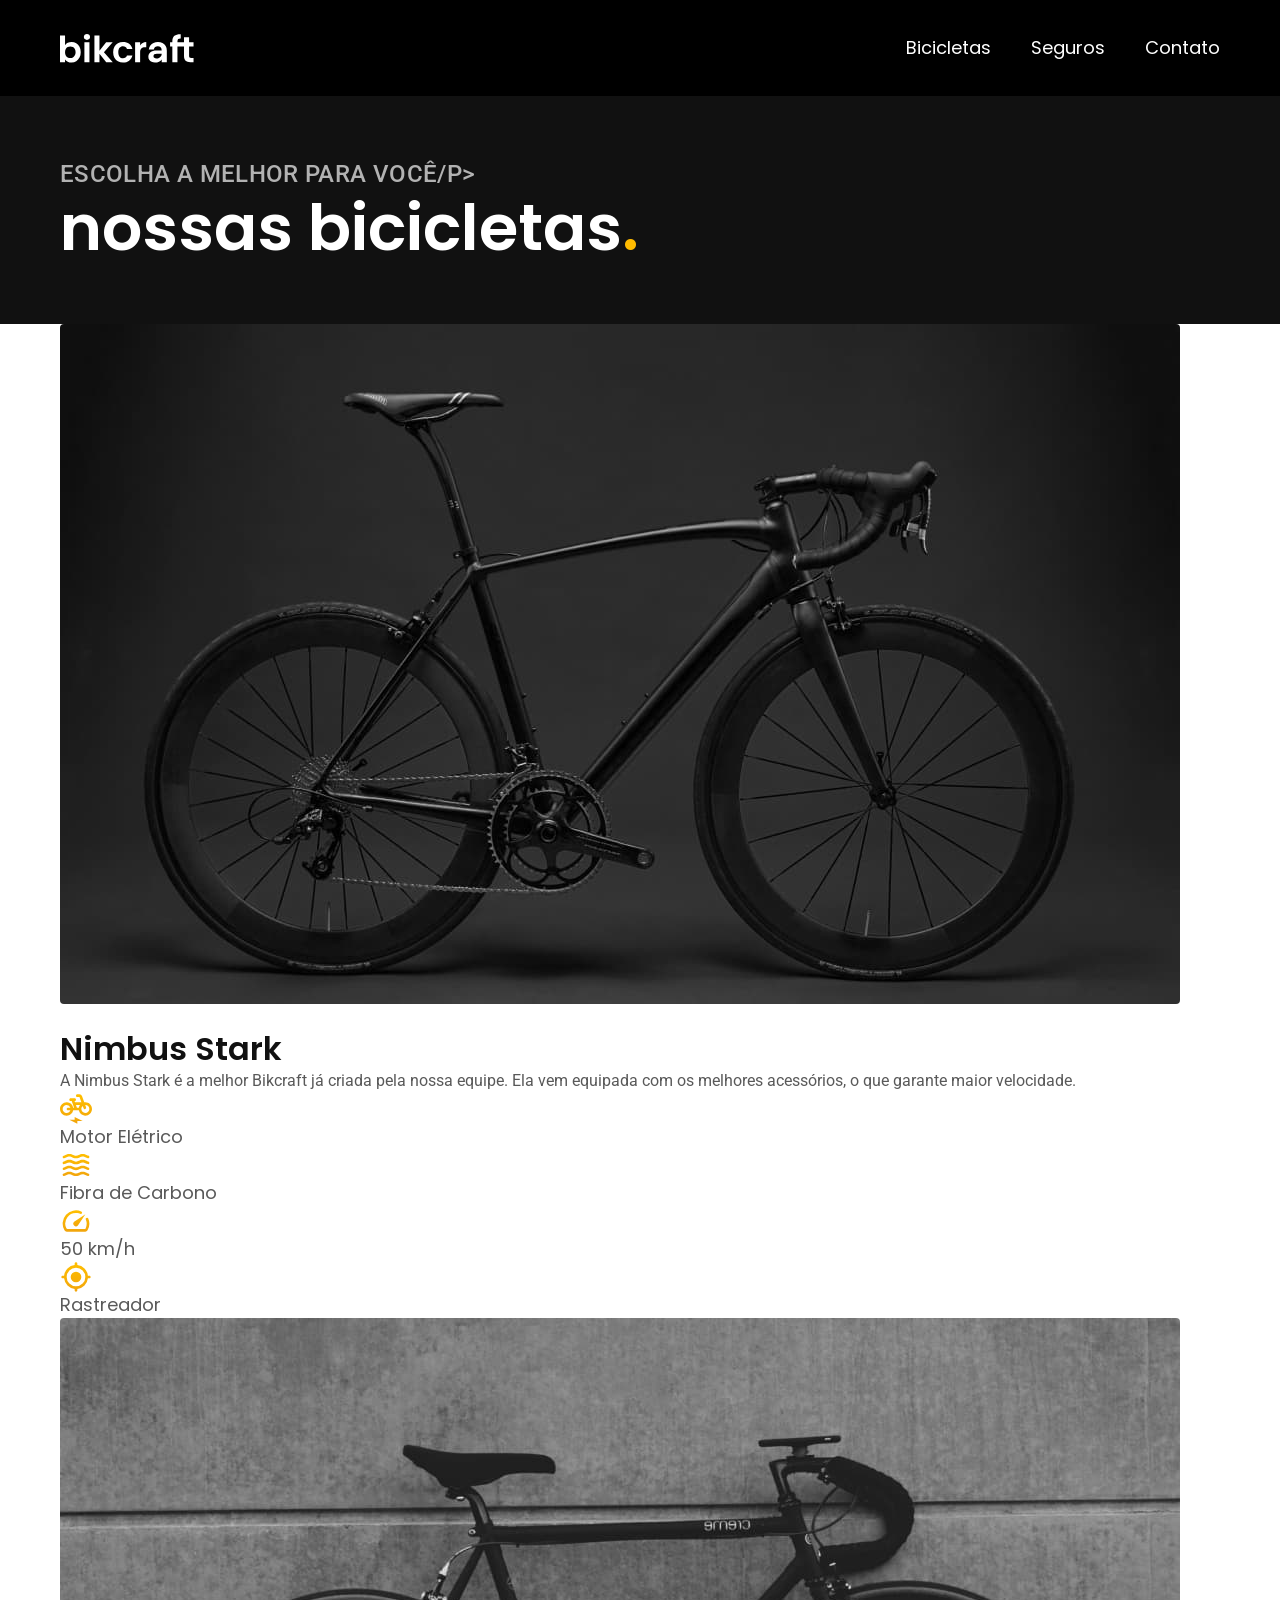
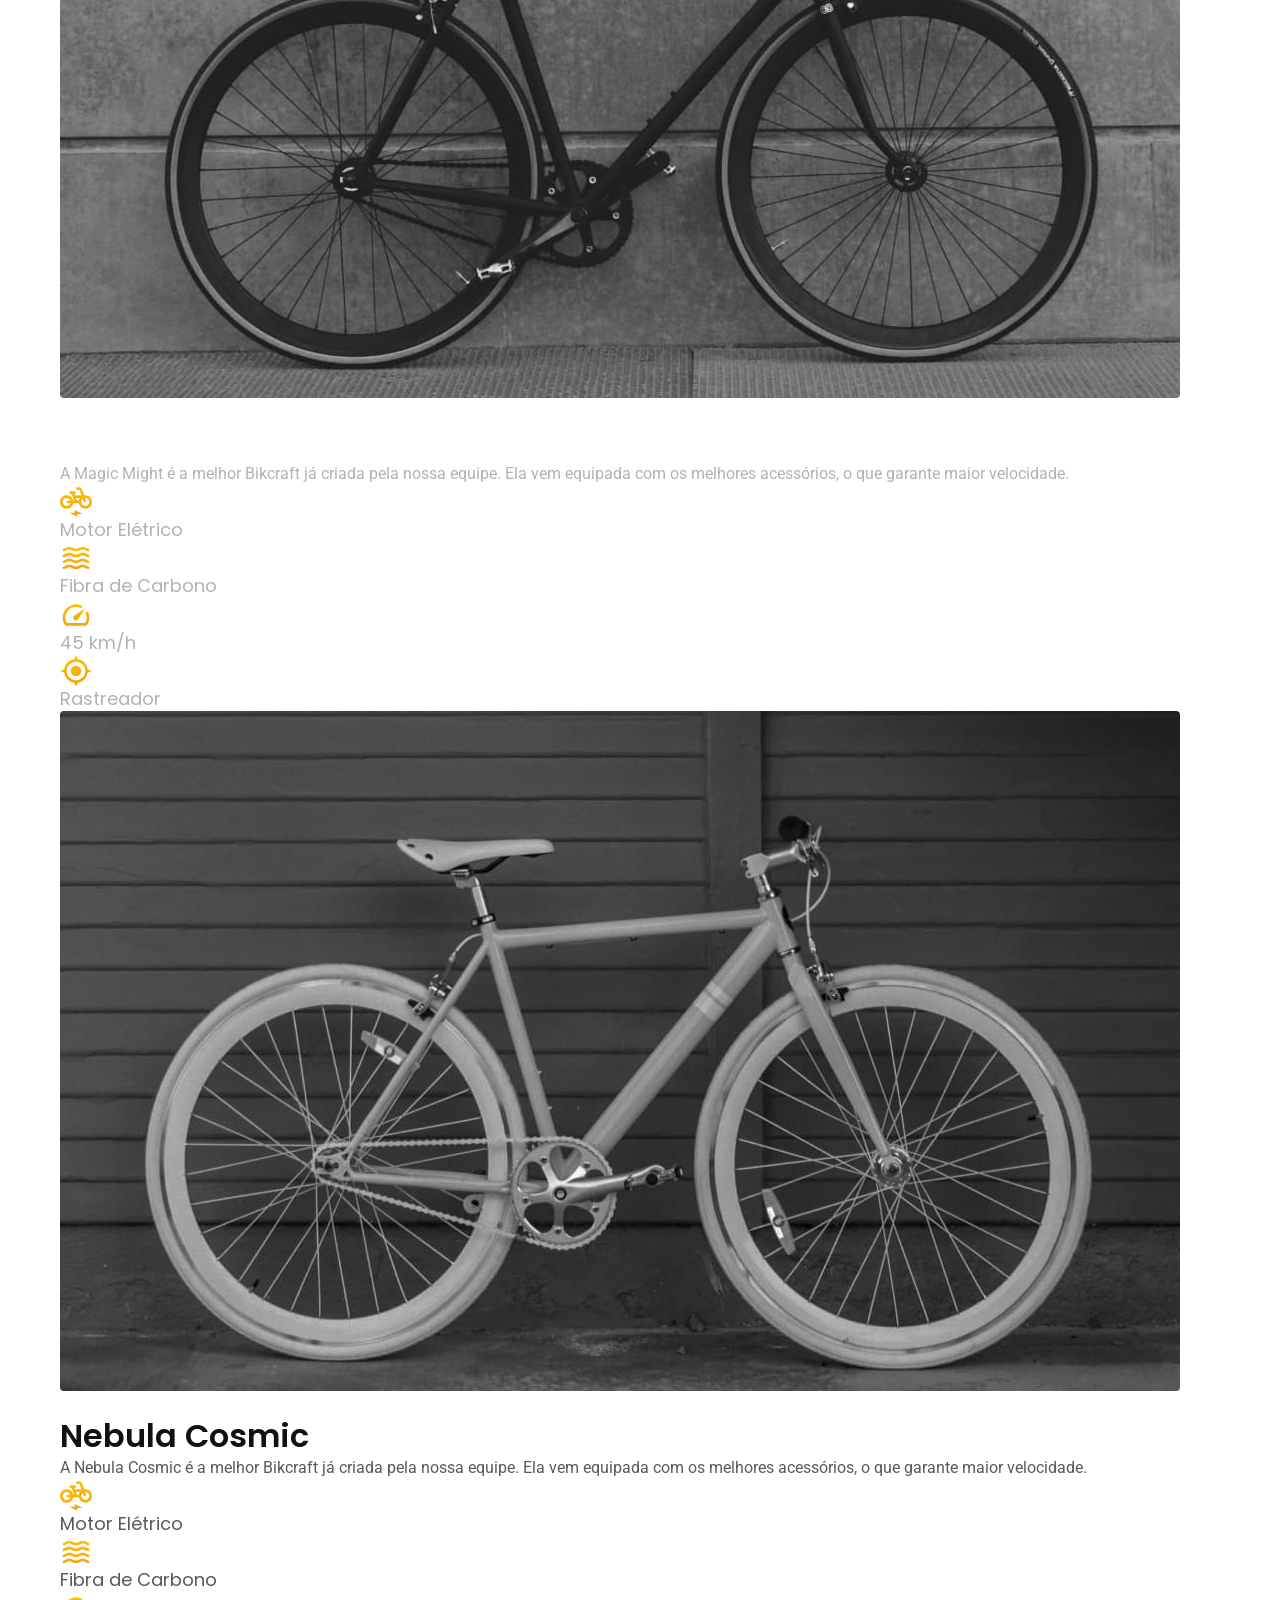
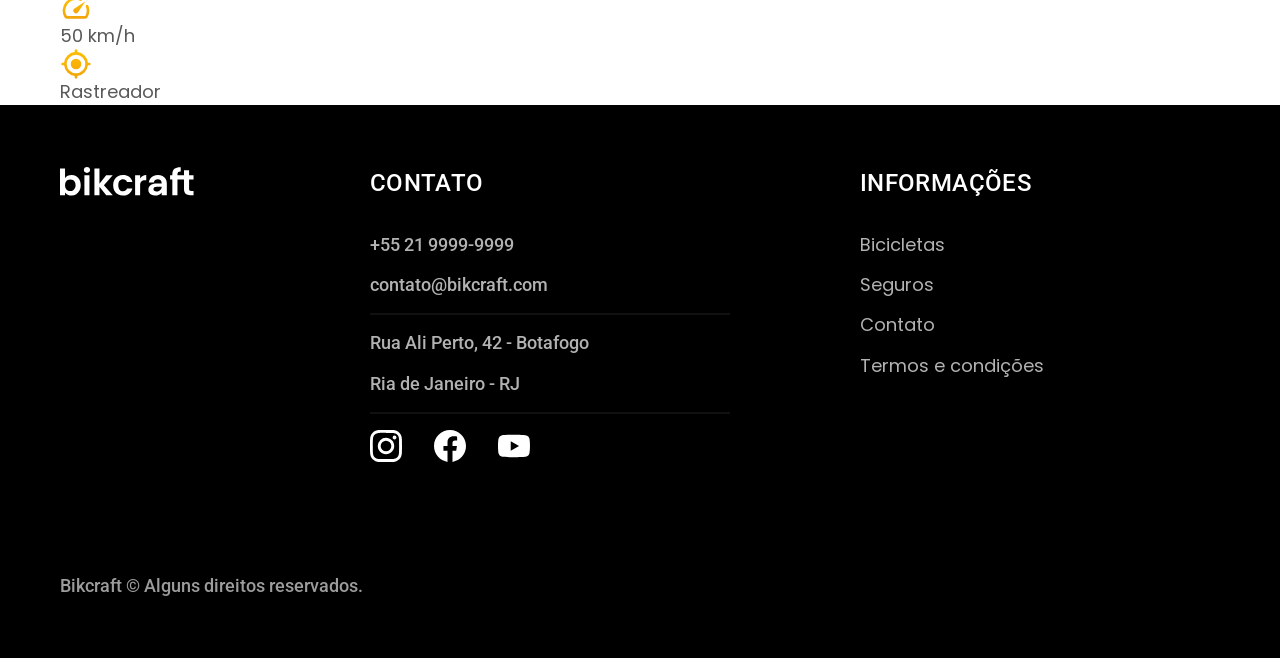
==== bicicletas.html @ b9709253 "bicicletas-começo" ====
<!DOCTYPE html>
<html lang="pt-br">
<header>
  <meta charset="UTF-8">
  <meta name="viewport" content="width=device-width, initial-scale=1.0">

  <title>Bicicletas / Bikcraft</title>
  <meta name="description" content="Termos e Condições.">

  <link rel="stylesheet" href="./css/style.css">

  <link rel="preconnect" href="https://fonts.googleapis.com">
  <link rel="preconnect" href="https://fonts.gstatic.com" crossorigin>
  <link href="https://fonts.googleapis.com/css2?family=Merriweather:ital,opsz,wght@0,18..144,300..900;1,18..144,300..900&family=Poppins:wght@400;600&family=Roboto:ital,wght@0,100..900;1,100..900&display=swap" rel="stylesheet">
</header>

<body id="bicicletas">
  <header class="header-bg">
    <div class="header container">
      <a href="./">
        <img src="./img/bikcraft.svg" alt="Bikcraft">
      </a>

      <nav aria-label="primaria">
        <ul class="header-menu font-1-m cor-0">
          <li><a href="./bicicletas.html">Bicicletas</a></li>
          <li><a href="./seguros.html">Seguros</a></li>
          <li><a href="./contato.html">Contato</a></li>
        </ul>
      </nav>
    </div>
  </header>

  <main>
    <div class="titulo-bg">
      <div class="tilulo container">
        <p class="font-2-l-b cor-5">Escolha a melhor para você/p>
        <h1 class="font-1-xxl cor-0">nossas bicicletas<span class="cor-p1">.</span></h1>
      </div>
    </div>

    <div class="bicicletas-bg">
      <div class="bicicletas container">
        <div class="bicicletas-imagem">
          <img src="./img/bicicletas/nimbus.jpg" alt="Bicicleta preta">
          <span class="font-2-m cor-0"> R$ 4999</span>
        </div>
        <div class="bicicletas-conteudo">
          <h2 class="font-1-xl">Nimbus Stark</h2>
          <p class="font-2-s cor-8">A Nimbus Stark é a melhor Bikcraft já criada pela nossa equipe. Ela vem equipada com os melhores acessórios, o que garante maior velocidade.</p>
          <ul class="font-1-m cor-8">
            <li>
              <img src="./img/icones/eletrica.svg" alt="">
              Motor Elétrico
            </li>
            <li>
              <img src="./img/icones/carbono.svg" alt="">
              Fibra de Carbono
            </li>
            <li>
              <img src="./img/icones/velocidade.svg" alt="">
              50 km/h
            </li>
            <li>
              <img src="./img/icones/rastreador.svg" alt="">
              Rastreador
            </li>
          </ul>
        </div>
      </div>
    </div>

    <div class="bicicletas-bg">
      <div class="bicicletas container">
        <div class="bicicletas-imagem">
          <img src="./img/bicicletas/magic.jpg" alt="Bicicleta preta">
          <span class="font-2-m cor-0"> R$ 2499</span>
        </div>
        <div class="bicicletas-conteudo">
          <h2 class="font-1-xl cor-0">Magic Might</h2>
          <p class="font-2-s cor-5">A Magic Might é a melhor Bikcraft já criada pela nossa equipe. Ela vem equipada com os melhores acessórios, o que garante maior velocidade.</p>
          <ul class="font-1-m cor-5">
            <li>
              <img src="./img/icones/eletrica.svg" alt="">
              Motor Elétrico
            </li>
            <li>
              <img src="./img/icones/carbono.svg" alt="">
              Fibra de Carbono
            </li>
            <li>
              <img src="./img/icones/velocidade.svg" alt="">
              45 km/h
            </li>
            <li>
              <img src="./img/icones/rastreador.svg" alt="">
              Rastreador
            </li>
          </ul>
        </div>
      </div>
    </div>

    <div class="bicicletas-bg">
      <div class="bicicletas container">
        <div class="bicicletas-imagem">
          <img src="./img/bicicletas/nebula.jpg" alt="Bicicleta preta">
          <span class="font-2-m cor-0"> R$ 3999</span>
        </div>
        <div class="bicicletas-conteudo">
          <h2 class="font-1-xl">Nebula Cosmic</h2>
          <p class="font-2-s cor-8">A Nebula Cosmic é a melhor Bikcraft já criada pela nossa equipe. Ela vem equipada com os melhores acessórios, o que garante maior velocidade.</p>
          <ul class="font-1-m cor-8">
            <li>
              <img src="./img/icones/eletrica.svg" alt="">
              Motor Elétrico
            </li>
            <li>
              <img src="./img/icones/carbono.svg" alt="">
              Fibra de Carbono
            </li>
            <li>
              <img src="./img/icones/velocidade.svg" alt="">
              50 km/h
            </li>
            <li>
              <img src="./img/icones/rastreador.svg" alt="">
              Rastreador
            </li>
          </ul>
        </div>
      </div>
    </div>

  </main>

  <footer class="footer-bg">
    <div class="footer container">
      <img src="./img/bikcraft.svg" alt="Bikcraft">
      <div class="footer-contato">
        <h3 class="font-2-l-b cor-0">Contato</h3>
        <ul class="cor-5 font-2-m">
          <li><a href="tel:+552199999999">+55 21 9999-9999</a></li>
          <li><a href="mailto:contato@bikcraft.com">contato@bikcraft.com</a></li>
          <li>Rua Ali Perto, 42 - Botafogo</li>
          <li>Ria de Janeiro - RJ</li>
          <ul class="footer-redes">
            <a href="">
              <img src="./img/redes/instagram.svg" alt="alt=" Instagram"">
            </a>
            <a href="">
              <img src="./img/redes/facebook.svg" alt="Facebook">
            </a>
            <a href="">
              <img src="./img/redes/youtube.svg" alt="Youtube">
            </a>
          </ul>
        </ul>
      </div>
      <div class="footer-informacoes">
        <h3 class="font-2-l-b cor-0">Informações</h3>
        <nav>
          <ul class="font-1-m cor-5">
            <li><a href="./bicicletas.html">Bicicletas</a></li>
            <li><a href="./seguros.html">Seguros</a></li>
            <li><a href="./contato.html">Contato</a></li>
            <li><a href="./termos.html">Termos e condições</a></li>
          </ul>
        </nav>
      </div>
      <p class="footer-copy font-2-m cor-6">Bikcraft © Alguns direitos reservados.</p>
    </div>
  </footer>
</body>

</html>
---- css/style.css ----
@import url("./global/global.css");
@import url("./utilidades/tipografia.css");
@import url("./utilidades/cores.css");

@import url("./global/header.css");
@import url("./global/footer.css");

/* Utilidades */
@import url("./utilidades/componentes.css");

/* Home */
@import url("./home/introducao.css");
@import url("./home/tecnologia.css");
@import url("./home/parceiros.css");
@import url("./home/depoimento.css");

/* Bicicletas */
@import url("./bicicletas/bicicletas-lista.css");
@import url("./bicicletas/bicicletas.css");

/* Seguros */
@import url("./seguros/seguros.css");

/* termos */
@import url("./termos/termos.css");
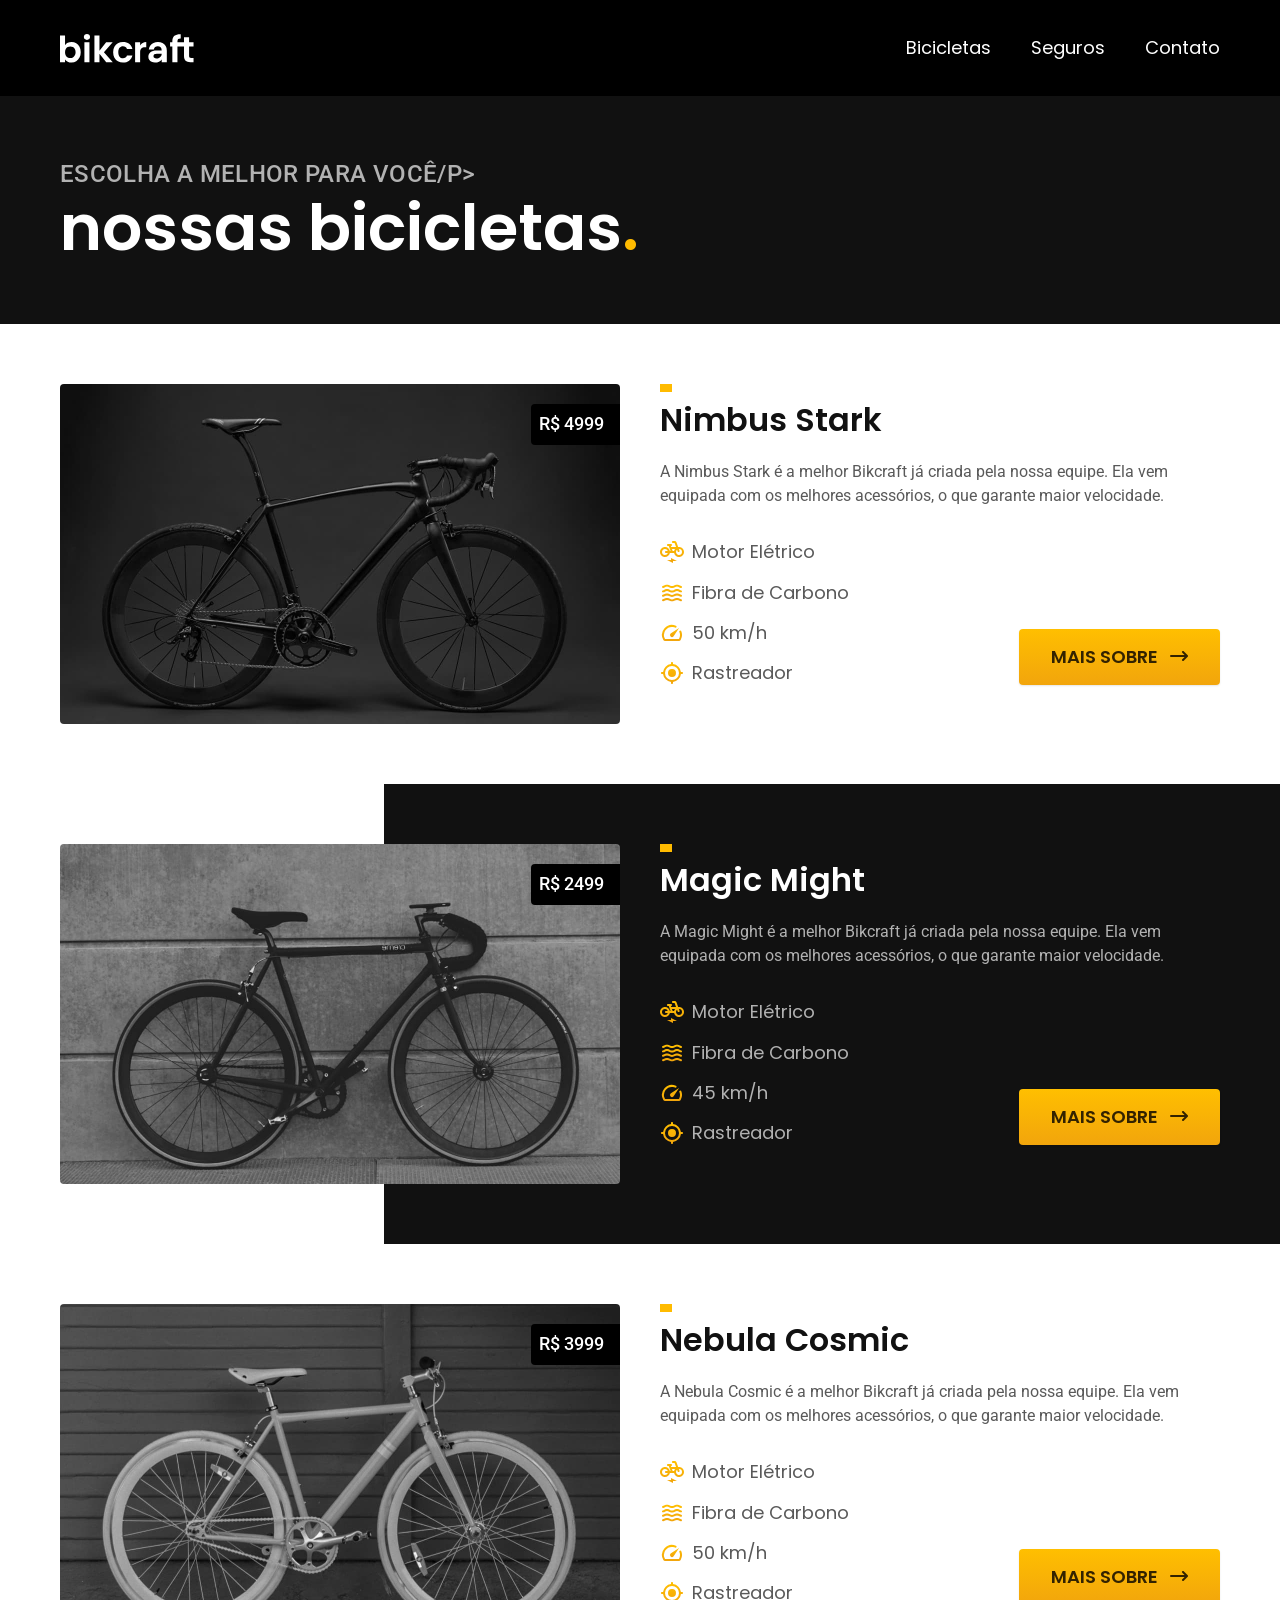
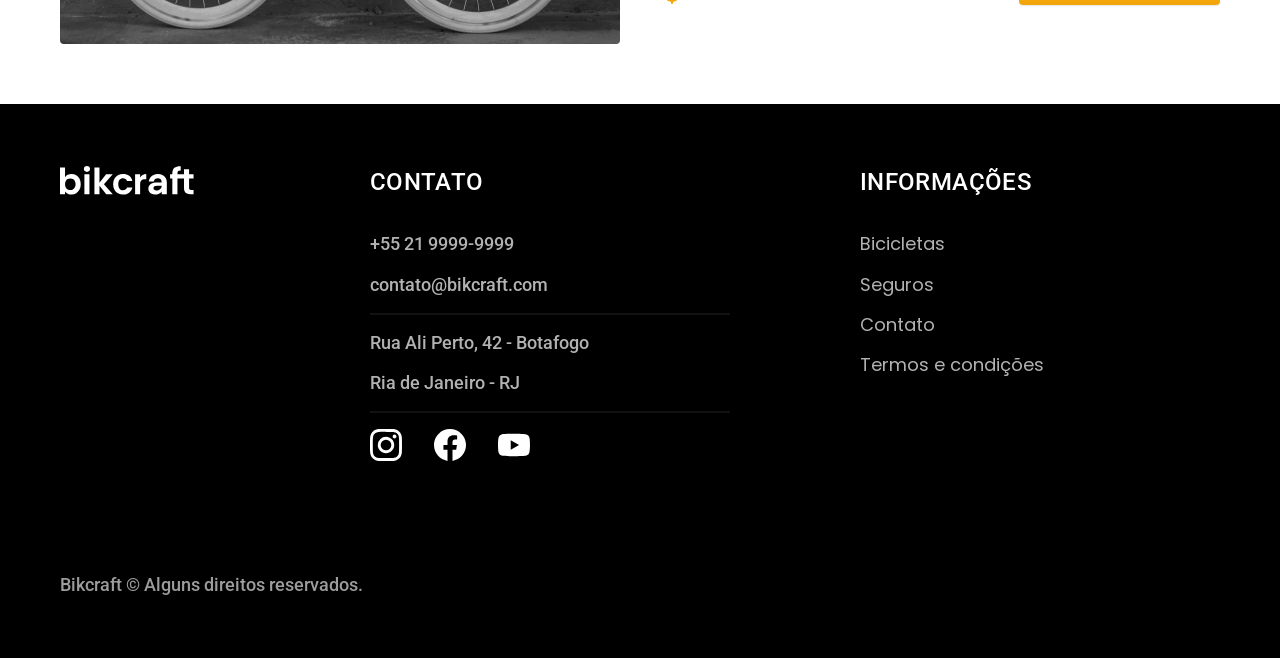
==== commit 6c1ce2fd: "bicicletas-final" ====
--- a/bicicletas.html
+++ b/bicicletas.html
@@ -39,36 +39,37 @@
       </div>
     </div>
 
-    <div class="bicicletas-bg">
-      <div class="bicicletas container">
-        <div class="bicicletas-imagem">
-          <img src="./img/bicicletas/nimbus.jpg" alt="Bicicleta preta">
-          <span class="font-2-m cor-0"> R$ 4999</span>
-        </div>
-        <div class="bicicletas-conteudo">
-          <h2 class="font-1-xl">Nimbus Stark</h2>
-          <p class="font-2-s cor-8">A Nimbus Stark é a melhor Bikcraft já criada pela nossa equipe. Ela vem equipada com os melhores acessórios, o que garante maior velocidade.</p>
-          <ul class="font-1-m cor-8">
-            <li>
-              <img src="./img/icones/eletrica.svg" alt="">
-              Motor Elétrico
-            </li>
-            <li>
-              <img src="./img/icones/carbono.svg" alt="">
-              Fibra de Carbono
-            </li>
-            <li>
-              <img src="./img/icones/velocidade.svg" alt="">
-              50 km/h
-            </li>
-            <li>
-              <img src="./img/icones/rastreador.svg" alt="">
-              Rastreador
-            </li>
-          </ul>
-        </div>
+
+    <div class="bicicletas container">
+      <div class="bicicletas-imagem">
+        <img src="./img/bicicletas/nimbus.jpg" alt="Bicicleta preta">
+        <span class="font-2-m cor-0"> R$ 4999</span>
+      </div>
+      <div class="bicicletas-conteudo">
+        <h2 class="font-1-xl">Nimbus Stark</h2>
+        <p class="font-2-s cor-8">A Nimbus Stark é a melhor Bikcraft já criada pela nossa equipe. Ela vem equipada com os melhores acessórios, o que garante maior velocidade.</p>
+        <ul class="font-1-m cor-8">
+          <li>
+            <img src="./img/icones/eletrica.svg" alt="">
+            Motor Elétrico
+          </li>
+          <li>
+            <img src="./img/icones/carbono.svg" alt="">
+            Fibra de Carbono
+          </li>
+          <li>
+            <img src="./img/icones/velocidade.svg" alt="">
+            50 km/h
+          </li>
+          <li>
+            <img src="./img/icones/rastreador.svg" alt="">
+            Rastreador
+          </li>
+        </ul>
+        <a class="botao seta" href="./bicicletas/nimbus.html">Mais Sobre</a>
       </div>
     </div>
+
 
     <div class="bicicletas-bg">
       <div class="bicicletas container">
@@ -97,40 +98,42 @@
               Rastreador
             </li>
           </ul>
+          <a class="botao seta" href="./bicicletas/magic.html">Mais Sobre</a>
         </div>
       </div>
     </div>
 
-    <div class="bicicletas-bg">
-      <div class="bicicletas container">
-        <div class="bicicletas-imagem">
-          <img src="./img/bicicletas/nebula.jpg" alt="Bicicleta preta">
-          <span class="font-2-m cor-0"> R$ 3999</span>
-        </div>
-        <div class="bicicletas-conteudo">
-          <h2 class="font-1-xl">Nebula Cosmic</h2>
-          <p class="font-2-s cor-8">A Nebula Cosmic é a melhor Bikcraft já criada pela nossa equipe. Ela vem equipada com os melhores acessórios, o que garante maior velocidade.</p>
-          <ul class="font-1-m cor-8">
-            <li>
-              <img src="./img/icones/eletrica.svg" alt="">
-              Motor Elétrico
-            </li>
-            <li>
-              <img src="./img/icones/carbono.svg" alt="">
-              Fibra de Carbono
-            </li>
-            <li>
-              <img src="./img/icones/velocidade.svg" alt="">
-              50 km/h
-            </li>
-            <li>
-              <img src="./img/icones/rastreador.svg" alt="">
-              Rastreador
-            </li>
-          </ul>
-        </div>
+
+    <div class="bicicletas container">
+      <div class="bicicletas-imagem">
+        <img src="./img/bicicletas/nebula.jpg" alt="Bicicleta preta">
+        <span class="font-2-m cor-0"> R$ 3999</span>
+      </div>
+      <div class="bicicletas-conteudo">
+        <h2 class="font-1-xl">Nebula Cosmic</h2>
+        <p class="font-2-s cor-8">A Nebula Cosmic é a melhor Bikcraft já criada pela nossa equipe. Ela vem equipada com os melhores acessórios, o que garante maior velocidade.</p>
+        <ul class="font-1-m cor-8">
+          <li>
+            <img src="./img/icones/eletrica.svg" alt="">
+            Motor Elétrico
+          </li>
+          <li>
+            <img src="./img/icones/carbono.svg" alt="">
+            Fibra de Carbono
+          </li>
+          <li>
+            <img src="./img/icones/velocidade.svg" alt="">
+            50 km/h
+          </li>
+          <li>
+            <img src="./img/icones/rastreador.svg" alt="">
+            Rastreador
+          </li>
+        </ul>
+        <a class="botao seta" href="./bicicletas/nebula.html">Mais Sobre</a>
       </div>
     </div>
+
 
   </main>
 
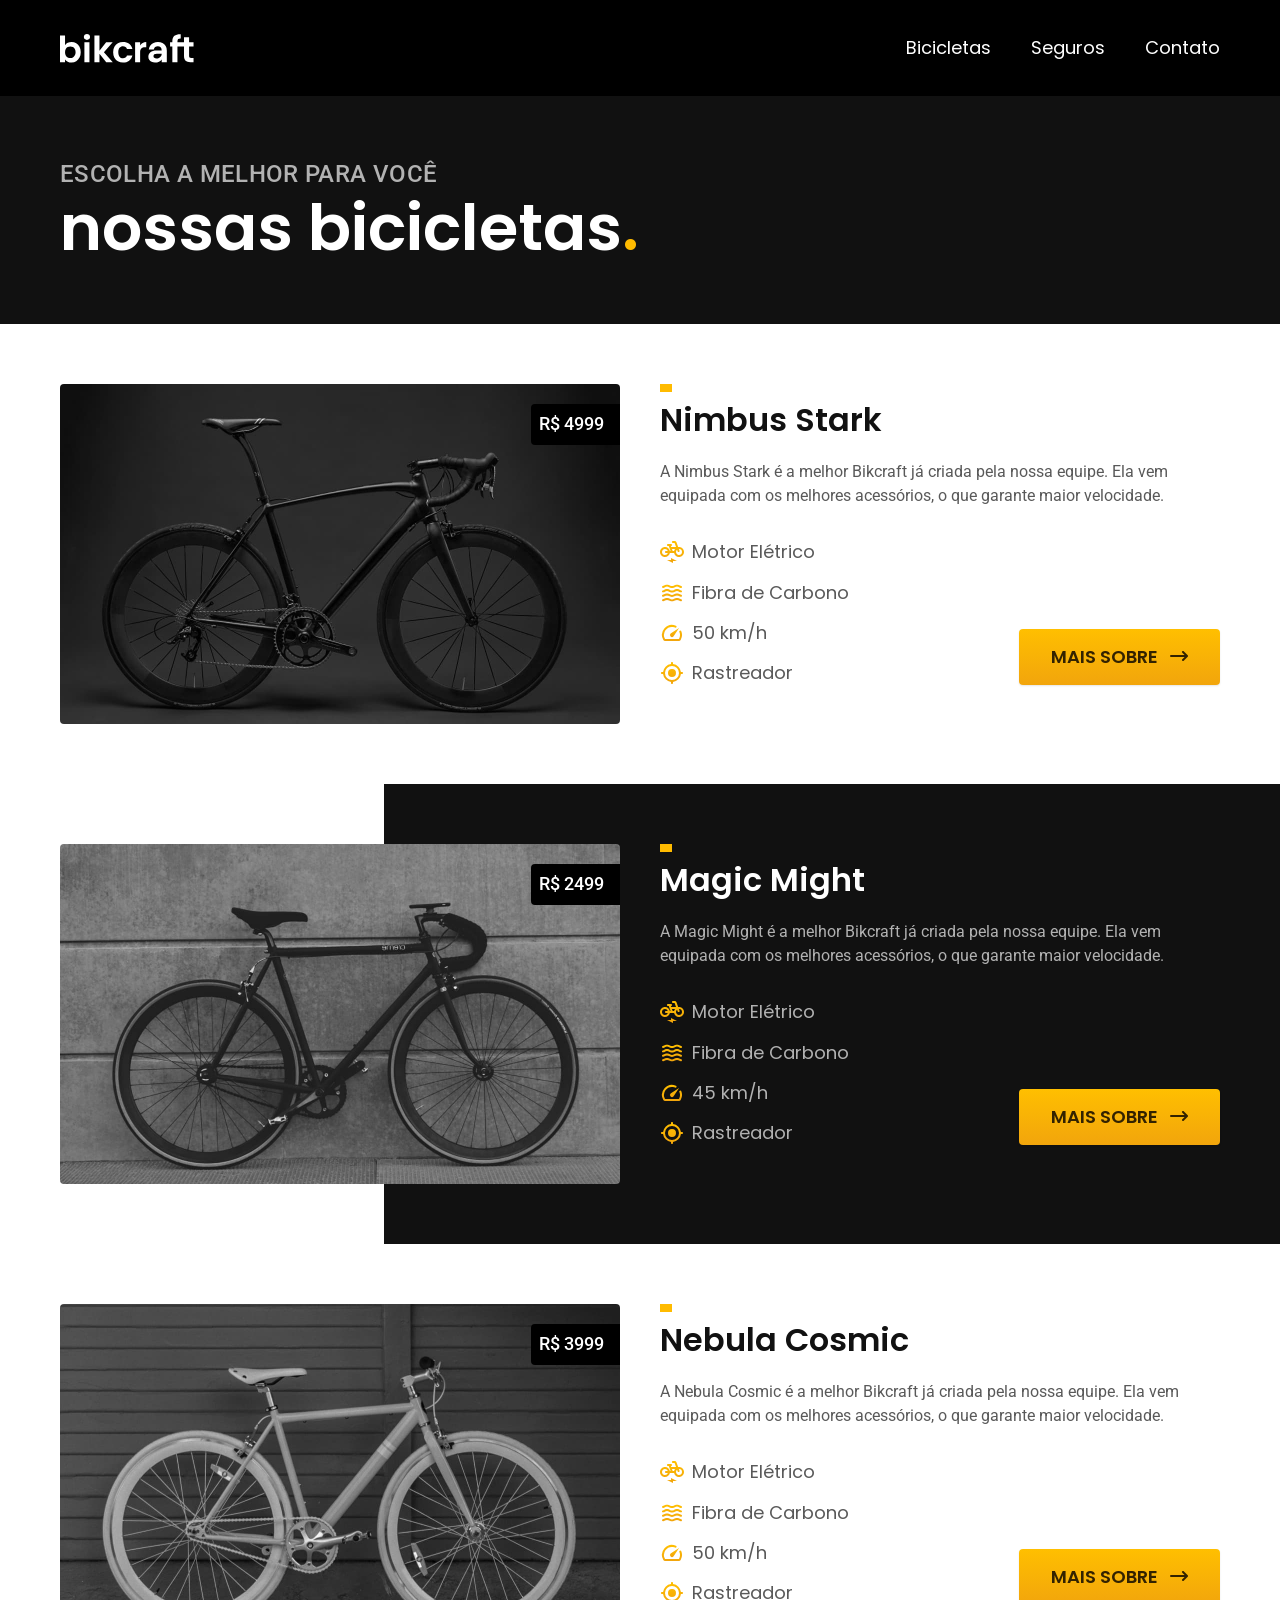
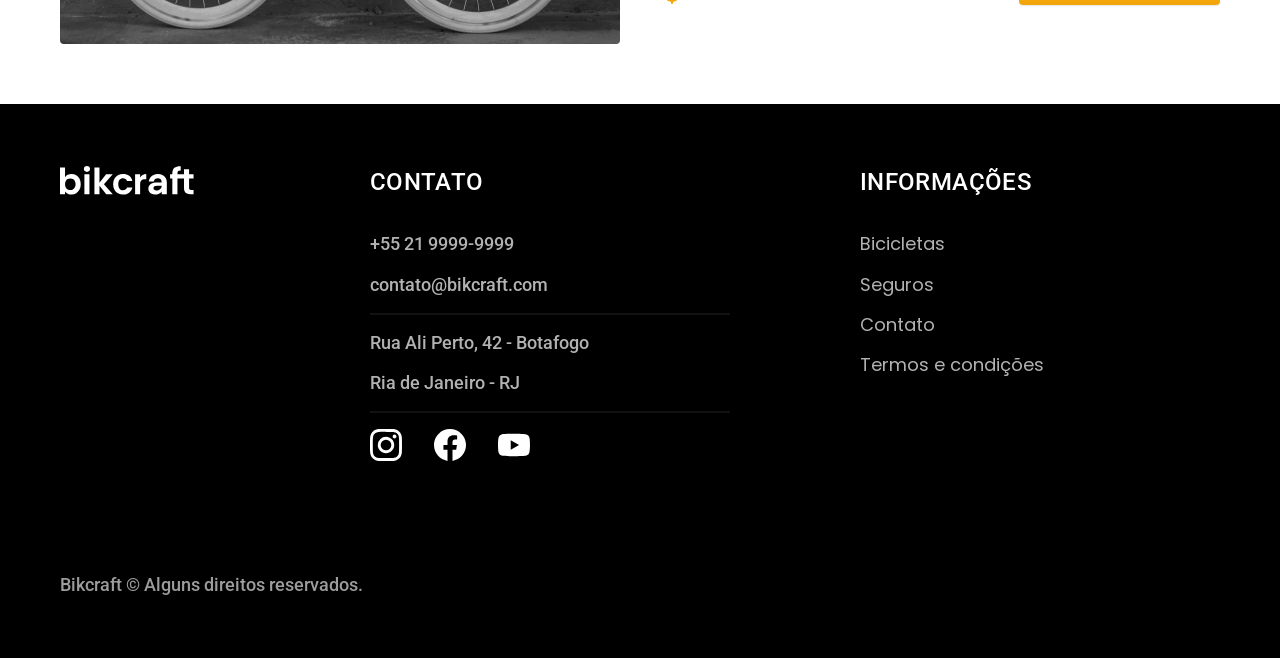
==== commit c4c5429c: "correção-header" ====
--- a/bicicletas.html
+++ b/bicicletas.html
@@ -34,7 +34,7 @@
   <main>
     <div class="titulo-bg">
       <div class="tilulo container">
-        <p class="font-2-l-b cor-5">Escolha a melhor para você/p>
+        <p class="font-2-l-b cor-5">Escolha a melhor para você</p>
         <h1 class="font-1-xxl cor-0">nossas bicicletas<span class="cor-p1">.</span></h1>
       </div>
     </div>
--- a/css/style.css
+++ b/css/style.css
@@ -20,6 +20,8 @@
 
 /* Seguros */
 @import url("./seguros/seguros.css");
+@import url("./seguros/perguntas.css");
+@import url("./seguros/vantagens.css");
 
 /* termos */
 @import url("./termos/termos.css");
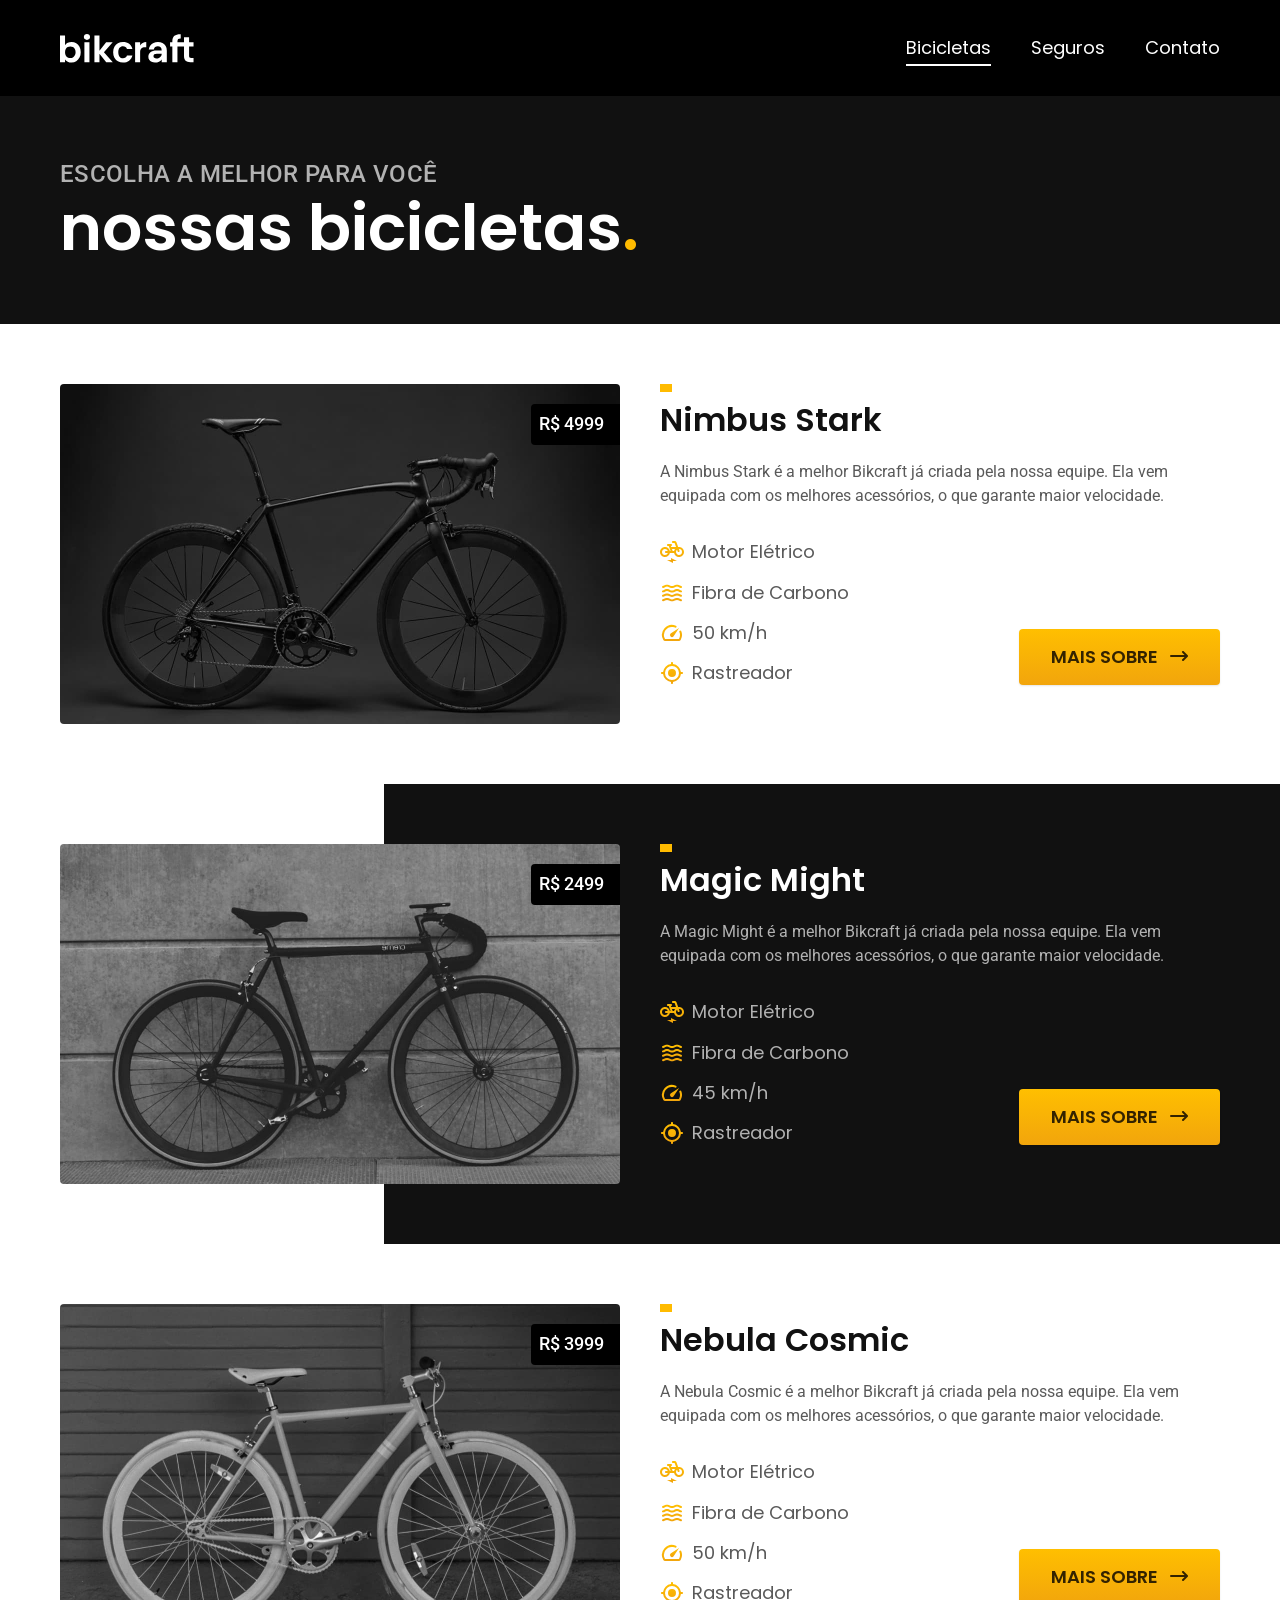
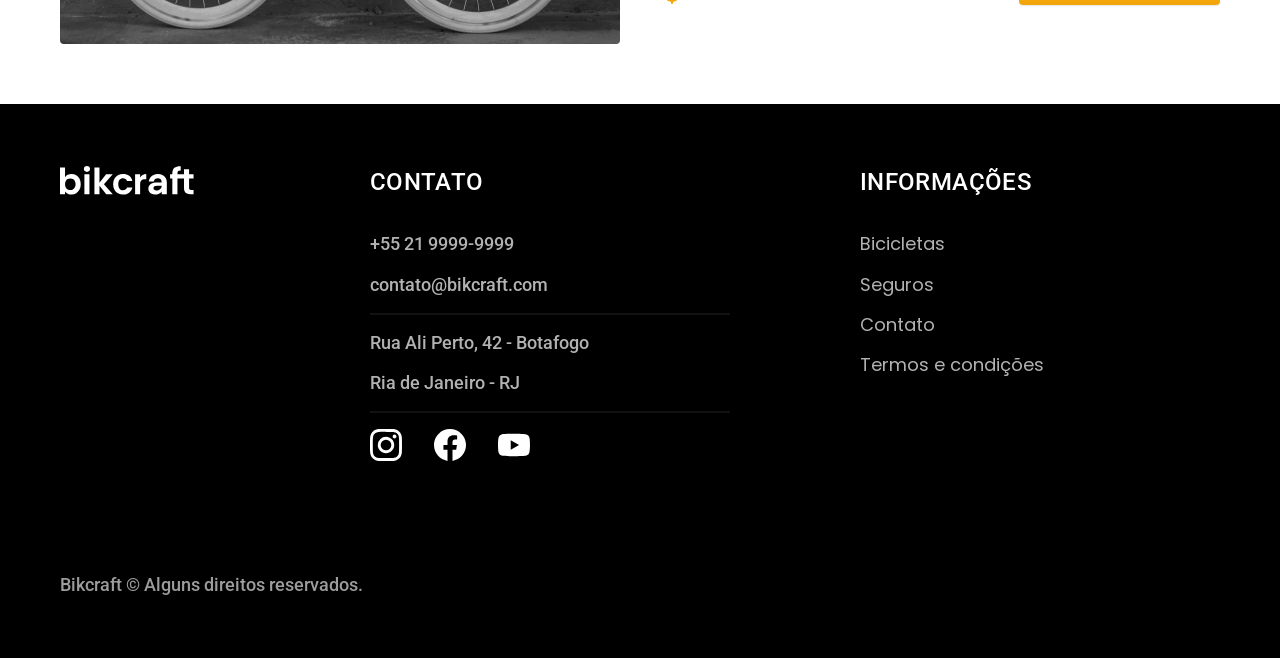
==== commit 49409d1c: "menu" ====
--- a/bicicletas.html
+++ b/bicicletas.html
@@ -7,6 +7,7 @@
   <title>Bicicletas / Bikcraft</title>
   <meta name="description" content="Termos e Condições.">
 
+  <link rel="preload" href="./css/style.css" as="style">
   <link rel="stylesheet" href="./css/style.css">
 
   <link rel="preconnect" href="https://fonts.googleapis.com">
@@ -42,7 +43,7 @@
 
     <div class="bicicletas container">
       <div class="bicicletas-imagem">
-        <img src="./img/bicicletas/nimbus.jpg" alt="Bicicleta preta">
+        <img src="./img/bicicletas/nimbus.jpg" alt="Bicicleta preta" width="1120" height="680">
         <span class="font-2-m cor-0"> R$ 4999</span>
       </div>
       <div class="bicicletas-conteudo">
@@ -50,19 +51,19 @@
         <p class="font-2-s cor-8">A Nimbus Stark é a melhor Bikcraft já criada pela nossa equipe. Ela vem equipada com os melhores acessórios, o que garante maior velocidade.</p>
         <ul class="font-1-m cor-8">
           <li>
-            <img src="./img/icones/eletrica.svg" alt="">
+            <img src="./img/icones/eletrica.svg" alt="" width="32" height="32">
             Motor Elétrico
           </li>
           <li>
-            <img src="./img/icones/carbono.svg" alt="">
+            <img src="./img/icones/carbono.svg" alt="" width="32" height="32">
             Fibra de Carbono
           </li>
           <li>
-            <img src="./img/icones/velocidade.svg" alt="">
+            <img src="./img/icones/velocidade.svg" alt="" width="32" height="32">
             50 km/h
           </li>
           <li>
-            <img src="./img/icones/rastreador.svg" alt="">
+            <img src="./img/icones/rastreador.svg" alt="" width="32" height="32">
             Rastreador
           </li>
         </ul>
@@ -74,7 +75,7 @@
     <div class="bicicletas-bg">
       <div class="bicicletas container">
         <div class="bicicletas-imagem">
-          <img src="./img/bicicletas/magic.jpg" alt="Bicicleta preta">
+          <img src="./img/bicicletas/magic.jpg" alt="Bicicleta preta" width="1120" height="680">
           <span class="font-2-m cor-0"> R$ 2499</span>
         </div>
         <div class="bicicletas-conteudo">
@@ -82,19 +83,19 @@
           <p class="font-2-s cor-5">A Magic Might é a melhor Bikcraft já criada pela nossa equipe. Ela vem equipada com os melhores acessórios, o que garante maior velocidade.</p>
           <ul class="font-1-m cor-5">
             <li>
-              <img src="./img/icones/eletrica.svg" alt="">
+              <img src="./img/icones/eletrica.svg" alt="" width="32" height="32">
               Motor Elétrico
             </li>
             <li>
-              <img src="./img/icones/carbono.svg" alt="">
+              <img src="./img/icones/carbono.svg" alt="" width="32" height="32">
               Fibra de Carbono
             </li>
             <li>
-              <img src="./img/icones/velocidade.svg" alt="">
+              <img src="./img/icones/velocidade.svg" alt="" width="32" height="32">
               45 km/h
             </li>
             <li>
-              <img src="./img/icones/rastreador.svg" alt="">
+              <img src="./img/icones/rastreador.svg" alt="" width="32" height="32">
               Rastreador
             </li>
           </ul>
@@ -106,7 +107,7 @@
 
     <div class="bicicletas container">
       <div class="bicicletas-imagem">
-        <img src="./img/bicicletas/nebula.jpg" alt="Bicicleta preta">
+        <img src="./img/bicicletas/nebula.jpg" alt="Bicicleta preta" width="1120" height="680">
         <span class="font-2-m cor-0"> R$ 3999</span>
       </div>
       <div class="bicicletas-conteudo">
@@ -114,19 +115,19 @@
         <p class="font-2-s cor-8">A Nebula Cosmic é a melhor Bikcraft já criada pela nossa equipe. Ela vem equipada com os melhores acessórios, o que garante maior velocidade.</p>
         <ul class="font-1-m cor-8">
           <li>
-            <img src="./img/icones/eletrica.svg" alt="">
+            <img src="./img/icones/eletrica.svg" alt="" width="32" height="32">
             Motor Elétrico
           </li>
           <li>
-            <img src="./img/icones/carbono.svg" alt="">
+            <img src="./img/icones/carbono.svg" alt="" width="32" height="32">
             Fibra de Carbono
           </li>
           <li>
-            <img src="./img/icones/velocidade.svg" alt="">
+            <img src="./img/icones/velocidade.svg" alt="" width="32" height="32">
             50 km/h
           </li>
           <li>
-            <img src="./img/icones/rastreador.svg" alt="">
+            <img src="./img/icones/rastreador.svg" alt="" width="32" height="32">
             Rastreador
           </li>
         </ul>
@@ -139,7 +140,7 @@
 
   <footer class="footer-bg">
     <div class="footer container">
-      <img src="./img/bikcraft.svg" alt="Bikcraft">
+      <img src="./img/bikcraft.svg" width="136" height="32" alt="Bikcraft">
       <div class="footer-contato">
         <h3 class="font-2-l-b cor-0">Contato</h3>
         <ul class="cor-5 font-2-m">
@@ -149,13 +150,13 @@
           <li>Ria de Janeiro - RJ</li>
           <ul class="footer-redes">
             <a href="">
-              <img src="./img/redes/instagram.svg" alt="alt=" Instagram"">
+              <img src="./img/redes/instagram.svg" width="32" height="32" alt="alt=" Instagram"">
             </a>
             <a href="">
-              <img src="./img/redes/facebook.svg" alt="Facebook">
+              <img src="./img/redes/facebook.svg" width="32" height="32" alt="Facebook">
             </a>
             <a href="">
-              <img src="./img/redes/youtube.svg" alt="Youtube">
+              <img src="./img/redes/youtube.svg" width="32" height="32" alt="Youtube">
             </a>
           </ul>
         </ul>
@@ -174,6 +175,7 @@
       <p class="footer-copy font-2-m cor-6">Bikcraft © Alguns direitos reservados.</p>
     </div>
   </footer>
+  <script src="./js/script.js"></script>
 </body>
 
 </html>
--- a/css/style.css
+++ b/css/style.css
@@ -7,6 +7,7 @@
 
 /* Utilidades */
 @import url("./utilidades/componentes.css");
+@import url("./utilidades/formulario.css");
 
 /* Home */
 @import url("./home/introducao.css");
@@ -18,11 +19,23 @@
 @import url("./bicicletas/bicicletas-lista.css");
 @import url("./bicicletas/bicicletas.css");
 
+/* Bicicleta */
+@import url("./bicicleta/bicicleta.css");
+@import url("./bicicleta/seguro.css");
+
 /* Seguros */
 @import url("./seguros/seguros.css");
 @import url("./seguros/perguntas.css");
 @import url("./seguros/vantagens.css");
 
+/* Contato */
+@import url("./contato/contato.css");
+@import url("./contato/lojas.css");
+
+/* Contato */
+@import url("./orcamento/orcamento.css");
+
+
 /* termos */
 @import url("./termos/termos.css");
 
--- a/css/style.css
+++ b/css/style.css
@@ -7,6 +7,7 @@
 
 /* Utilidades */
 @import url("./utilidades/componentes.css");
+@import url("./utilidades/formulario.css");
 
 /* Home */
 @import url("./home/introducao.css");
@@ -18,11 +19,23 @@
 @import url("./bicicletas/bicicletas-lista.css");
 @import url("./bicicletas/bicicletas.css");
 
+/* Bicicleta */
+@import url("./bicicleta/bicicleta.css");
+@import url("./bicicleta/seguro.css");
+
 /* Seguros */
 @import url("./seguros/seguros.css");
 @import url("./seguros/perguntas.css");
 @import url("./seguros/vantagens.css");
 
+/* Contato */
+@import url("./contato/contato.css");
+@import url("./contato/lojas.css");
+
+/* Contato */
+@import url("./orcamento/orcamento.css");
+
+
 /* termos */
 @import url("./termos/termos.css");
 
